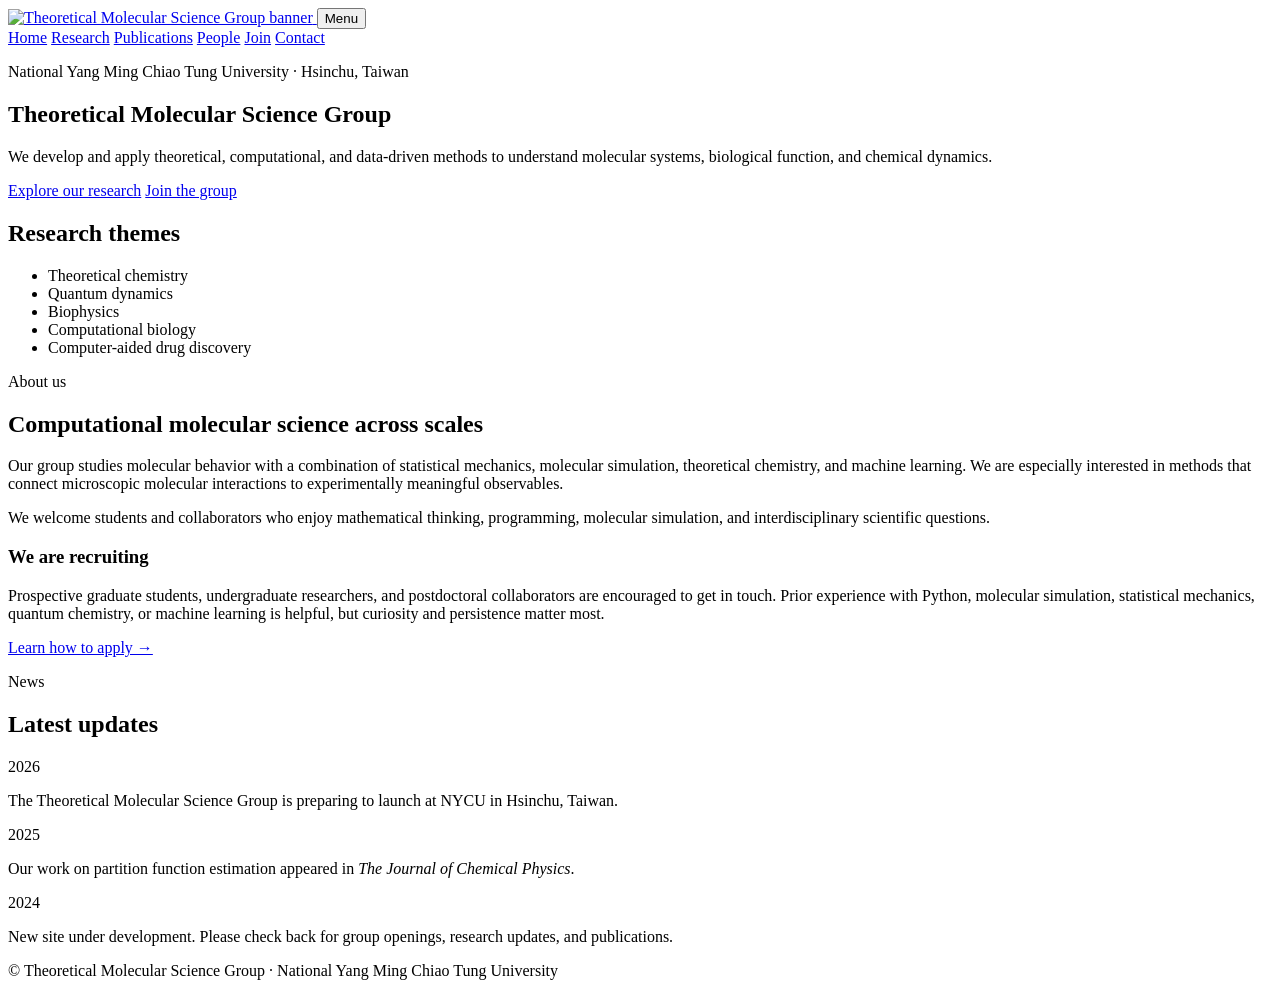
==== index.html @ 0ef14c0e "upload html files" ====
<!doctype html>
<html lang="en">
<head>
  <meta charset="utf-8">
  <meta name="viewport" content="width=device-width, initial-scale=1">
  <title>Theoretical Molecular Science Group | NYCU</title>
  <meta name="description" content="Theoretical Molecular Science Group at National Yang Ming Chiao Tung University, led by Ying-Chih Chiang.">
  <link rel="stylesheet" href="assets/styles.css">
  <link rel="icon" href="assets/favicon.svg" type="image/svg+xml">
</head>
<body>
  <header class="site-header">
    <a class="brand" href="index.html" aria-label="Theoretical Molecular Science Group home">
      <img src="assets/banner.svg" alt="Theoretical Molecular Science Group banner">
    </a>
    <button class="nav-toggle" aria-expanded="false" aria-controls="main-nav">Menu</button>
    <nav id="main-nav" class="main-nav" aria-label="Main navigation">
      <a class="active" href="index.html">Home</a>
      <a href="research.html">Research</a>
      <a href="publications.html">Publications</a>
      <a href="people.html">People</a>
      <a href="join.html">Join</a>
      <a href="contact.html">Contact</a>
    </nav>
  </header>

  <main>
    <section class="hero">
      <div>
        <p class="eyebrow">National Yang Ming Chiao Tung University · Hsinchu, Taiwan</p>
        <h1>Theoretical Molecular Science Group</h1>
        <p class="lead">We develop and apply theoretical, computational, and data-driven methods to understand molecular systems, biological function, and chemical dynamics.</p>
        <div class="hero-actions">
          <a class="button" href="research.html">Explore our research</a>
          <a class="button secondary" href="join.html">Join the group</a>
        </div>
      </div>
      <aside class="hero-card" aria-label="Group focus">
        <h2>Research themes</h2>
        <ul class="tag-list">
          <li>Theoretical chemistry</li>
          <li>Quantum dynamics</li>
          <li>Biophysics</li>
          <li>Computational biology</li>
          <li>Computer-aided drug discovery</li>
        </ul>
      </aside>
    </section>

    <section class="section grid-two">
      <div>
        <p class="eyebrow">About us</p>
        <h2>Computational molecular science across scales</h2>
        <p>Our group studies molecular behavior with a combination of statistical mechanics, molecular simulation, theoretical chemistry, and machine learning. We are especially interested in methods that connect microscopic molecular interactions to experimentally meaningful observables.</p>
        <p>We welcome students and collaborators who enjoy mathematical thinking, programming, molecular simulation, and interdisciplinary scientific questions.</p>
      </div>
      <div class="notice-card">
        <h3>We are recruiting</h3>
        <p>Prospective graduate students, undergraduate researchers, and postdoctoral collaborators are encouraged to get in touch. Prior experience with Python, molecular simulation, statistical mechanics, quantum chemistry, or machine learning is helpful, but curiosity and persistence matter most.</p>
        <a href="join.html">Learn how to apply →</a>
      </div>
    </section>

    <section class="section">
      <div class="section-heading">
        <p class="eyebrow">News</p>
        <h2>Latest updates</h2>
      </div>
      <div class="news-list">
        <article>
          <time datetime="2026-08">2026</time>
          <p>The Theoretical Molecular Science Group is preparing to launch at NYCU in Hsinchu, Taiwan.</p>
        </article>
        <article>
          <time datetime="2025">2025</time>
          <p>Our work on partition function estimation appeared in <em>The Journal of Chemical Physics</em>.</p>
        </article>
        <article>
          <time datetime="2024">2024</time>
          <p>New site under development. Please check back for group openings, research updates, and publications.</p>
        </article>
      </div>
    </section>
  </main>

  <footer class="site-footer">
    <p>© <span id="year"></span> Theoretical Molecular Science Group · National Yang Ming Chiao Tung University</p>
  </footer>
  <script src="assets/main.js"></script>
</body>
</html>
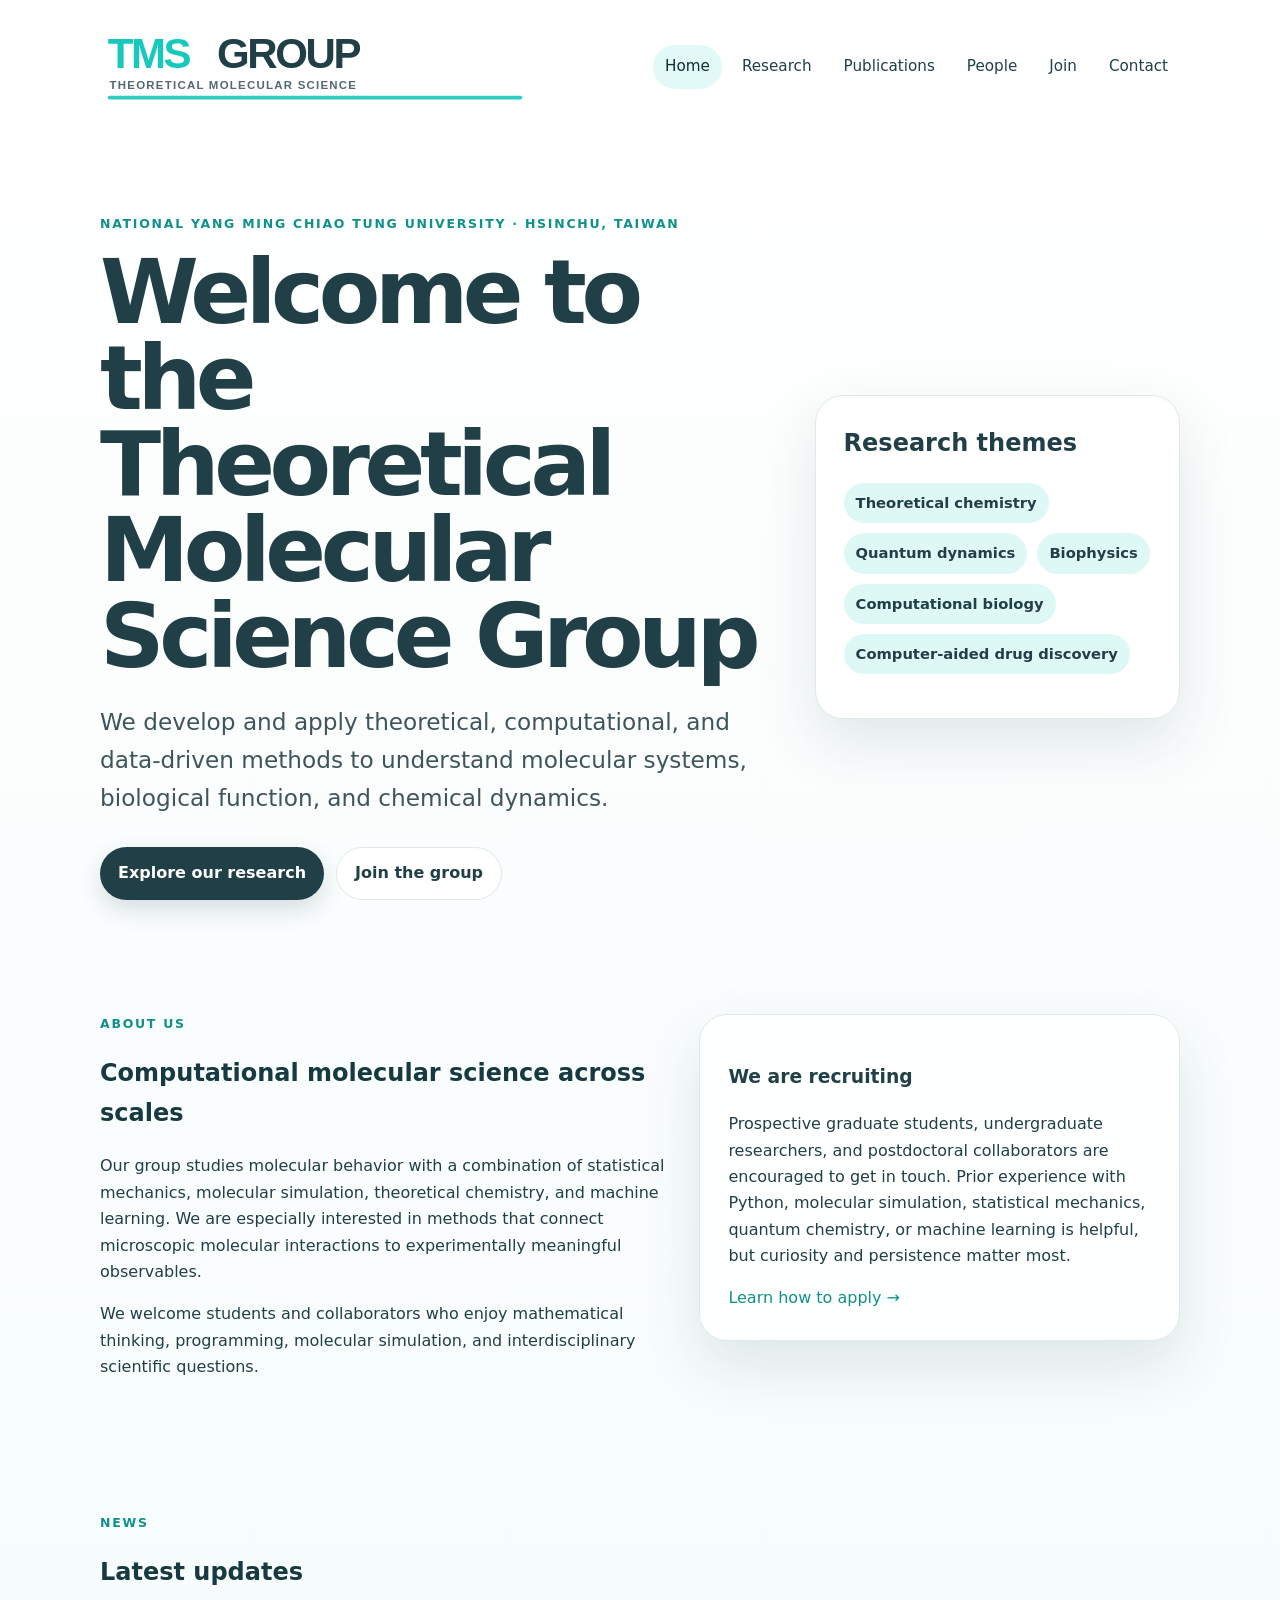
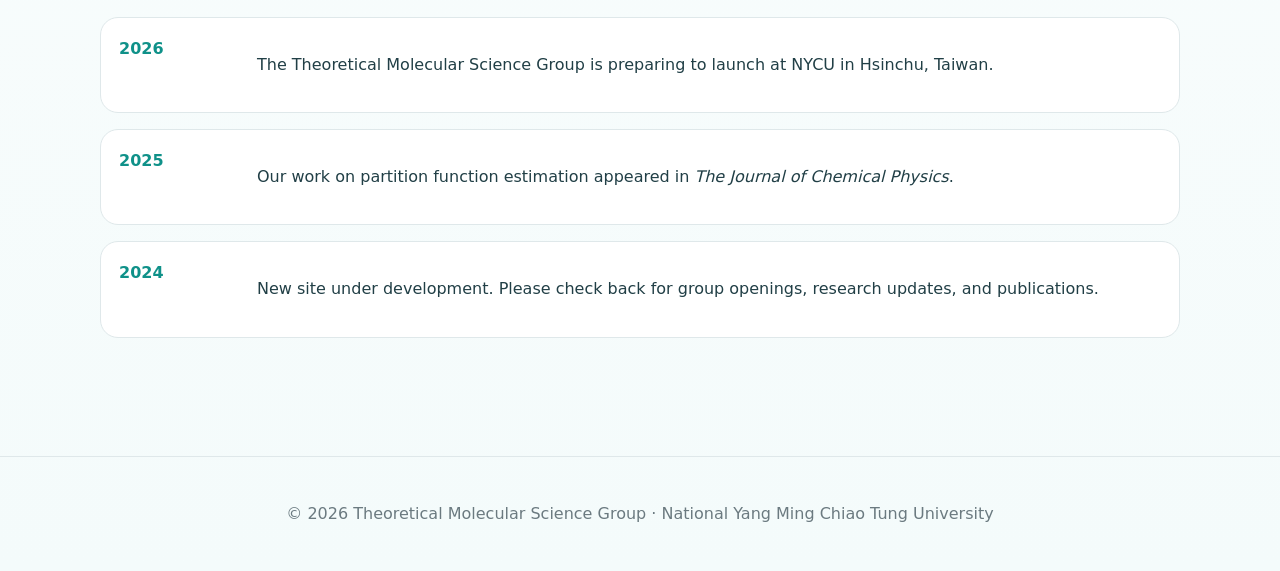
==== commit 18a50948: "update index" ====
--- a/index.html
+++ b/index.html
@@ -28,7 +28,7 @@
     <section class="hero">
       <div>
         <p class="eyebrow">National Yang Ming Chiao Tung University · Hsinchu, Taiwan</p>
-        <h1>Theoretical Molecular Science Group</h1>
+        <h1>Welcome to the Theoretical Molecular Science Group</h1>
         <p class="lead">We develop and apply theoretical, computational, and data-driven methods to understand molecular systems, biological function, and chemical dynamics.</p>
         <div class="hero-actions">
           <a class="button" href="research.html">Explore our research</a>
--- a/assets/styles.css
+++ b/assets/styles.css
@@ -0,0 +1,121 @@
+:root {
+  --teal: #17c9bd;
+  --teal-dark: #0f9189;
+  --ink: #213f46;
+  --muted: #6b7a80;
+  --line: #dfe8ea;
+  --paper: #ffffff;
+  --soft: #f4fbfb;
+  --max: 1120px;
+  --shadow: 0 24px 60px rgba(33, 63, 70, 0.12);
+}
+
+* { box-sizing: border-box; }
+body {
+  margin: 0;
+  font-family: Inter, ui-sans-serif, system-ui, -apple-system, BlinkMacSystemFont, "Segoe UI", sans-serif;
+  color: var(--ink);
+  background: linear-gradient(180deg, #fff 0%, var(--soft) 100%);
+  line-height: 1.65;
+}
+a { color: var(--teal-dark); text-decoration: none; }
+a:hover { text-decoration: underline; }
+
+.site-header {
+  max-width: var(--max);
+  margin: 0 auto;
+  padding: 24px 20px 14px;
+  display: flex;
+  align-items: center;
+  justify-content: space-between;
+  gap: 24px;
+}
+.brand img { display: block; width: min(430px, 58vw); height: auto; }
+.main-nav { display: flex; gap: 8px; align-items: center; flex-wrap: wrap; justify-content: flex-end; }
+.main-nav a {
+  padding: 9px 12px;
+  border-radius: 999px;
+  color: var(--ink);
+  font-size: 0.95rem;
+}
+.main-nav a:hover, .main-nav a.active { background: rgba(23, 201, 189, 0.12); text-decoration: none; color: #102f35; }
+.nav-toggle { display: none; border: 1px solid var(--line); background: var(--paper); border-radius: 999px; padding: 8px 14px; color: var(--ink); }
+
+main { max-width: var(--max); margin: 0 auto; padding: 20px; }
+.hero {
+  min-height: 520px;
+  display: grid;
+  grid-template-columns: minmax(0, 1.3fr) minmax(280px, 0.7fr);
+  gap: 36px;
+  align-items: center;
+  padding: 70px 0 56px;
+}
+.hero h1, .page-title h1 { font-size: clamp(2.6rem, 7vw, 5.7rem); line-height: 0.96; letter-spacing: -0.06em; margin: 0 0 24px; }
+.lead { font-size: clamp(1.15rem, 2vw, 1.45rem); color: #40555b; max-width: 760px; }
+.eyebrow { margin: 0 0 14px; text-transform: uppercase; letter-spacing: 0.14em; color: var(--teal-dark); font-size: 0.78rem; font-weight: 800; }
+.hero-actions { display: flex; gap: 12px; flex-wrap: wrap; margin-top: 30px; }
+.button {
+  display: inline-flex;
+  align-items: center;
+  justify-content: center;
+  border-radius: 999px;
+  padding: 12px 18px;
+  font-weight: 800;
+  background: var(--ink);
+  color: white;
+  box-shadow: 0 10px 24px rgba(33, 63, 70, 0.16);
+}
+.button:hover { text-decoration: none; transform: translateY(-1px); }
+.button.secondary { background: white; color: var(--ink); border: 1px solid var(--line); box-shadow: none; }
+.hero-card, .notice-card, .card, .contact-card, .person-card {
+  background: rgba(255,255,255,0.88);
+  border: 1px solid var(--line);
+  border-radius: 28px;
+  padding: 28px;
+  box-shadow: var(--shadow);
+}
+.hero-card h2 { margin-top: 0; }
+.tag-list { list-style: none; padding: 0; display: flex; flex-wrap: wrap; gap: 10px; }
+.tag-list li { background: rgba(23, 201, 189, 0.14); padding: 8px 12px; border-radius: 999px; font-weight: 700; font-size: 0.92rem; }
+
+.section, .page-title { padding: 58px 0; }
+.grid-two { display: grid; grid-template-columns: 1fr 0.85fr; gap: 34px; align-items: start; }
+.section h2, .page-title h1 { color: #173940; }
+.section-heading { margin-bottom: 24px; }
+.section-heading.compact { padding-top: 34px; }
+.news-list { display: grid; gap: 16px; }
+.news-list article { display: grid; grid-template-columns: 120px 1fr; gap: 18px; background: white; border: 1px solid var(--line); border-radius: 18px; padding: 18px; }
+.news-list time { font-weight: 900; color: var(--teal-dark); }
+.card-grid { display: grid; grid-template-columns: repeat(3, minmax(0, 1fr)); gap: 18px; padding: 20px 0 58px; }
+.research-grid { grid-template-columns: repeat(2, minmax(0, 1fr)); }
+.card { box-shadow: none; transition: transform 0.2s ease, box-shadow 0.2s ease; }
+.card:hover { transform: translateY(-3px); box-shadow: var(--shadow); }
+.card-number { color: var(--teal); font-weight: 900; letter-spacing: -0.04em; font-size: 2rem; }
+.card h2 { line-height: 1.15; }
+.filter-bar { display: flex; flex-direction: column; gap: 8px; margin-bottom: 22px; }
+.filter-bar label { font-weight: 800; }
+.filter-bar input { width: 100%; border: 1px solid var(--line); border-radius: 16px; padding: 14px 16px; font: inherit; }
+.publication-list { background: white; border: 1px solid var(--line); border-radius: 24px; padding: 20px 26px 20px 50px; }
+.publication-list li { padding: 14px 0; border-bottom: 1px solid var(--line); }
+.publication-list li:last-child { border-bottom: 0; }
+.people-list, .contact-layout { padding: 20px 0 58px; }
+.principal-investigator { display: grid; grid-template-columns: 120px 1fr; gap: 26px; align-items: start; }
+.avatar { width: 92px; height: 92px; border-radius: 50%; display: grid; place-items: center; background: rgba(23, 201, 189, 0.16); color: var(--teal-dark); font-weight: 900; font-size: 2rem; }
+.initials { background: var(--ink); color: white; }
+.placeholder-grid { display: grid; grid-template-columns: repeat(3, minmax(0, 1fr)); gap: 18px; }
+.placeholder { box-shadow: none; }
+.contact-layout { display: grid; grid-template-columns: 1fr 1fr; gap: 18px; }
+.contact-card.muted { background: #f7fbfb; box-shadow: none; }
+.site-footer { border-top: 1px solid var(--line); margin-top: 40px; padding: 28px 20px; text-align: center; color: var(--muted); }
+
+@media (max-width: 840px) {
+  .site-header { align-items: flex-start; }
+  .nav-toggle { display: inline-flex; }
+  .main-nav { display: none; width: 100%; flex-direction: column; align-items: stretch; }
+  .main-nav.open { display: flex; }
+  .site-header { flex-wrap: wrap; }
+  .hero, .grid-two, .contact-layout, .principal-investigator { grid-template-columns: 1fr; }
+  .card-grid, .research-grid, .placeholder-grid { grid-template-columns: 1fr; }
+  .news-list article { grid-template-columns: 1fr; }
+  .hero { padding-top: 34px; }
+}
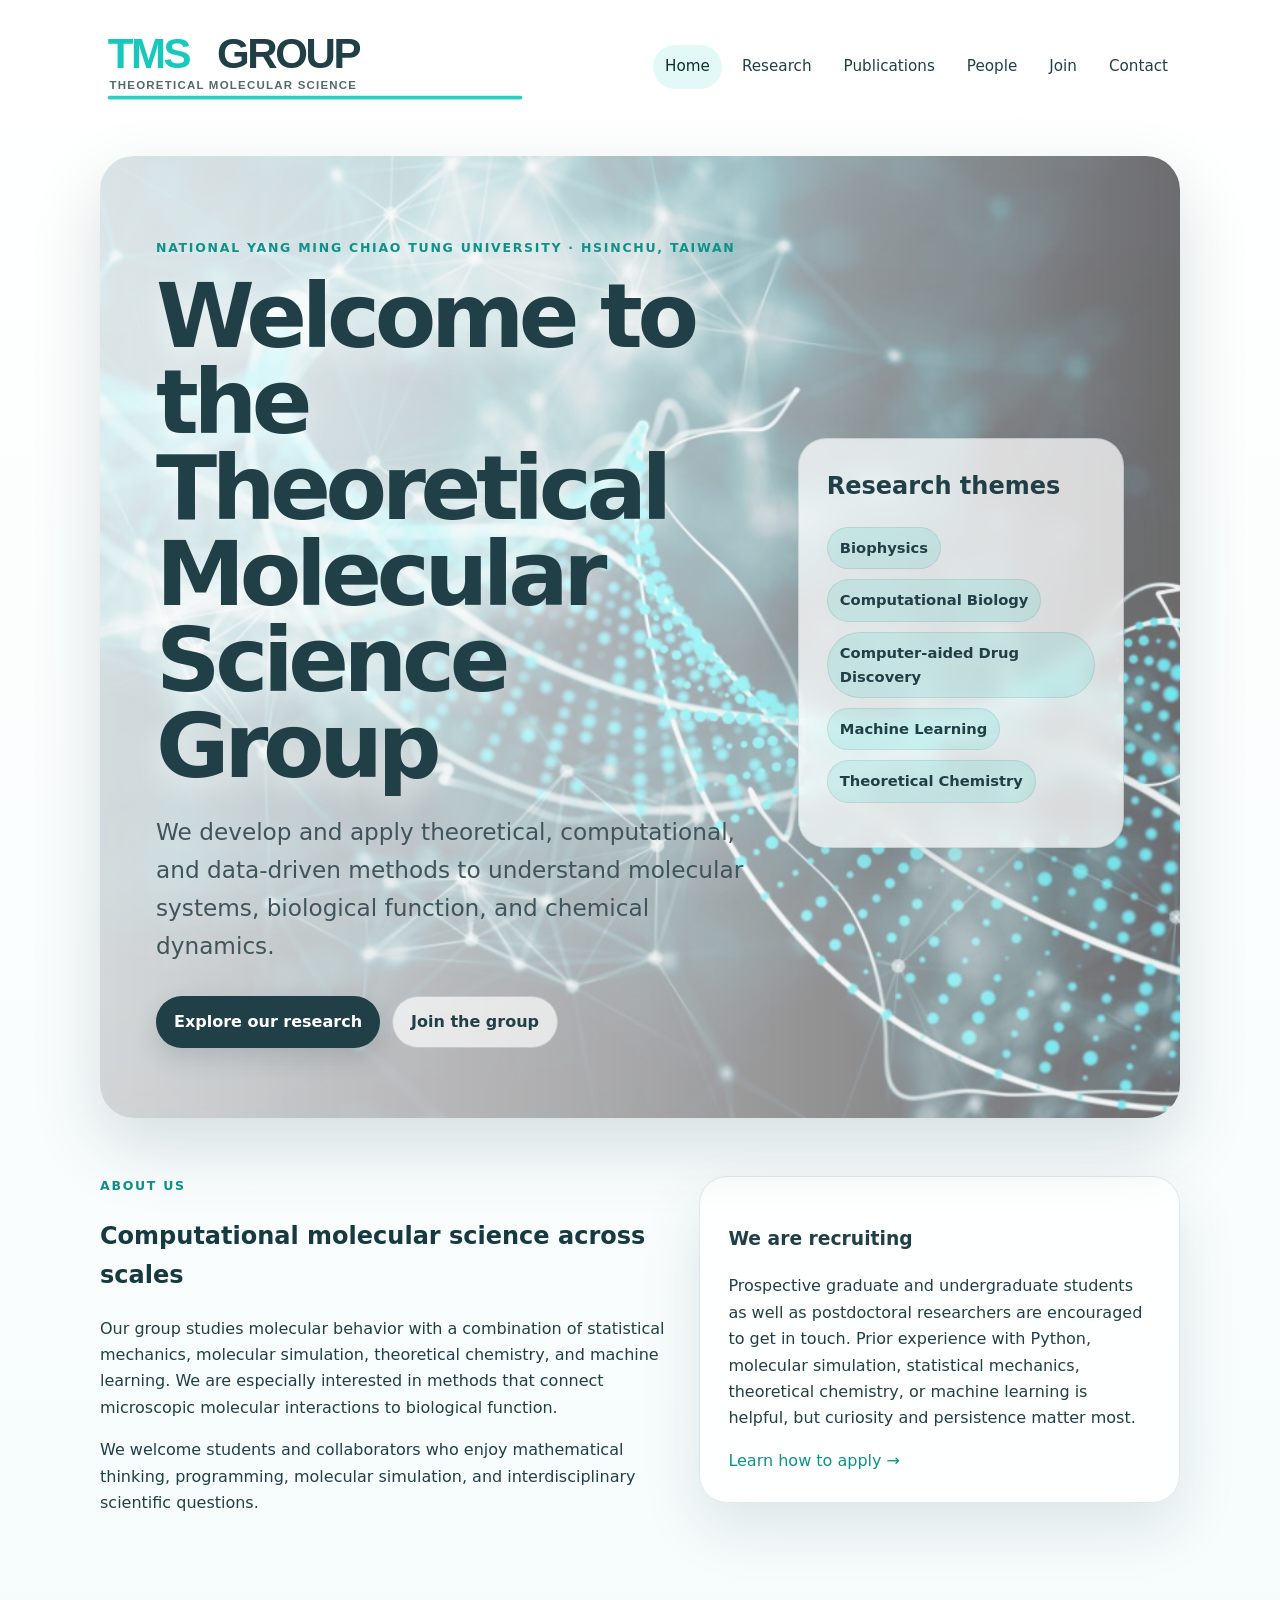
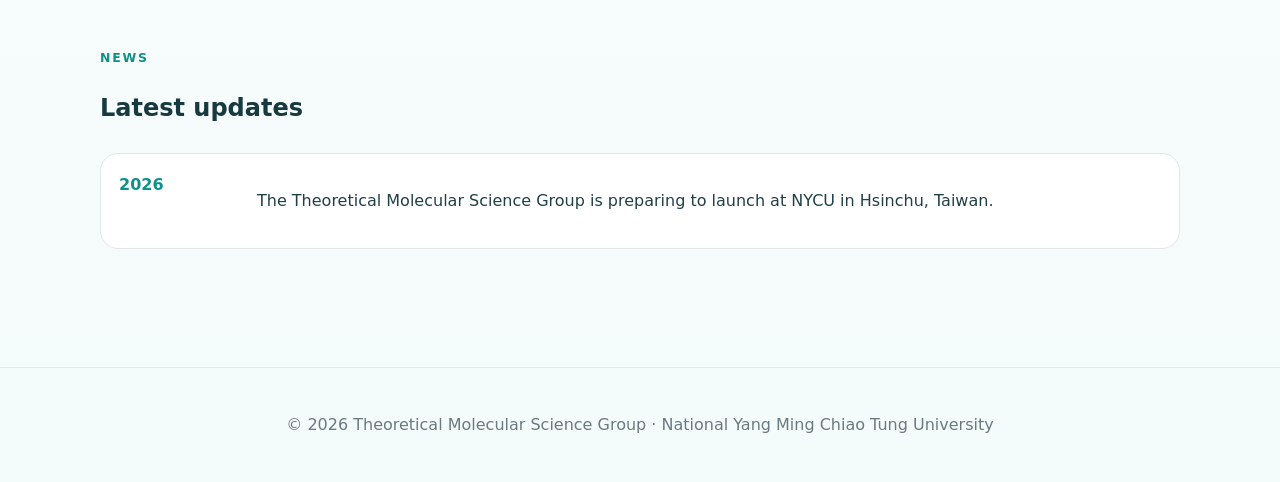
==== commit d8b85ac9: "general cleanup, fix minor inconsistencies" ====
--- a/index.html
+++ b/index.html
@@ -38,11 +38,11 @@
       <aside class="hero-card" aria-label="Group focus">
         <h2>Research themes</h2>
         <ul class="tag-list">
-          <li>Theoretical chemistry</li>
-          <li>Quantum dynamics</li>
           <li>Biophysics</li>
-          <li>Computational biology</li>
-          <li>Computer-aided drug discovery</li>
+          <li>Computational Biology</li>
+          <li>Computer-aided Drug Discovery</li>
+	  <li>Machine Learning</li>
+          <li>Theoretical Chemistry</li>
         </ul>
       </aside>
     </section>
@@ -51,12 +51,12 @@
       <div>
         <p class="eyebrow">About us</p>
         <h2>Computational molecular science across scales</h2>
-        <p>Our group studies molecular behavior with a combination of statistical mechanics, molecular simulation, theoretical chemistry, and machine learning. We are especially interested in methods that connect microscopic molecular interactions to experimentally meaningful observables.</p>
+        <p>Our group studies molecular behavior with a combination of statistical mechanics, molecular simulation, theoretical chemistry, and machine learning. We are especially interested in methods that connect microscopic molecular interactions to biological function.</p>
         <p>We welcome students and collaborators who enjoy mathematical thinking, programming, molecular simulation, and interdisciplinary scientific questions.</p>
       </div>
       <div class="notice-card">
         <h3>We are recruiting</h3>
-        <p>Prospective graduate students, undergraduate researchers, and postdoctoral collaborators are encouraged to get in touch. Prior experience with Python, molecular simulation, statistical mechanics, quantum chemistry, or machine learning is helpful, but curiosity and persistence matter most.</p>
+        <p>Prospective graduate and undergraduate students as well as postdoctoral researchers are encouraged to get in touch. Prior experience with Python, molecular simulation, statistical mechanics, theoretical chemistry, or machine learning is helpful, but curiosity and persistence matter most.</p>
         <a href="join.html">Learn how to apply →</a>
       </div>
     </section>
@@ -71,14 +71,6 @@
           <time datetime="2026-08">2026</time>
           <p>The Theoretical Molecular Science Group is preparing to launch at NYCU in Hsinchu, Taiwan.</p>
         </article>
-        <article>
-          <time datetime="2025">2025</time>
-          <p>Our work on partition function estimation appeared in <em>The Journal of Chemical Physics</em>.</p>
-        </article>
-        <article>
-          <time datetime="2024">2024</time>
-          <p>New site under development. Please check back for group openings, research updates, and publications.</p>
-        </article>
       </div>
     </section>
   </main>
--- a/assets/styles.css
+++ b/assets/styles.css
@@ -43,17 +43,39 @@
 
 main { max-width: var(--max); margin: 0 auto; padding: 20px; }
 .hero {
-  min-height: 520px;
+  position: relative;
+  overflow: hidden;
+  min-height: 560px;
   display: grid;
   grid-template-columns: minmax(0, 1.3fr) minmax(280px, 0.7fr);
   gap: 36px;
   align-items: center;
-  padding: 70px 0 56px;
+  margin-top: 12px;
+  padding: 82px 56px 70px;
+  border-radius: 34px;
+  background:
+    linear-gradient(90deg, rgba(255, 255, 255, 0.82) 0%, rgba(255, 255, 255, 0.66) 48%, rgba(255, 255, 255, 0.42) 100%),
+    url("back.jpg") center / cover no-repeat;
+  color: var(--ink);
+  box-shadow: 0 28px 70px rgba(33, 63, 70, 0.16);
 }
+.hero::after {
+  content: "";
+  position: absolute;
+  inset: 0;
+  pointer-events: none;
+  background: radial-gradient(circle at 18% 18%, rgba(255, 255, 255, 0.34), transparent 34%);
+}
+.hero > * { position: relative; z-index: 1; }
 .hero h1, .page-title h1 { font-size: clamp(2.6rem, 7vw, 5.7rem); line-height: 0.96; letter-spacing: -0.06em; margin: 0 0 24px; }
+.hero h1 { max-width: 900px; text-shadow: 0 10px 28px rgba(255,255,255,0.55); }
 .lead { font-size: clamp(1.15rem, 2vw, 1.45rem); color: #40555b; max-width: 760px; }
+.hero .lead { color: #40555b; text-shadow: 0 8px 24px rgba(255,255,255,0.55); }
 .eyebrow { margin: 0 0 14px; text-transform: uppercase; letter-spacing: 0.14em; color: var(--teal-dark); font-size: 0.78rem; font-weight: 800; }
+.hero .eyebrow { color: var(--teal-dark); }
 .hero-actions { display: flex; gap: 12px; flex-wrap: wrap; margin-top: 30px; }
+.hero .button { background: var(--ink); color: white; }
+.hero .button.secondary { background: rgba(255,255,255,0.68); color: var(--ink); border-color: rgba(33,63,70,0.18); backdrop-filter: blur(6px); }
 .button {
   display: inline-flex;
   align-items: center;
@@ -74,9 +96,11 @@
   padding: 28px;
   box-shadow: var(--shadow);
 }
-.hero-card h2 { margin-top: 0; }
+.hero-card { background: rgba(255,255,255,0.72); border-color: rgba(33,63,70,0.14); color: var(--ink); backdrop-filter: blur(10px); }
+.hero-card h2 { margin-top: 0; color: var(--ink); }
 .tag-list { list-style: none; padding: 0; display: flex; flex-wrap: wrap; gap: 10px; }
 .tag-list li { background: rgba(23, 201, 189, 0.14); padding: 8px 12px; border-radius: 999px; font-weight: 700; font-size: 0.92rem; }
+.hero .tag-list li { background: rgba(23, 201, 189, 0.14); color: var(--ink); border: 1px solid rgba(33,63,70,0.10); }
 
 .section, .page-title { padding: 58px 0; }
 .grid-two { display: grid; grid-template-columns: 1fr 0.85fr; gap: 34px; align-items: start; }
@@ -108,6 +132,25 @@
 .contact-card.muted { background: #f7fbfb; box-shadow: none; }
 .site-footer { border-top: 1px solid var(--line); margin-top: 40px; padding: 28px 20px; text-align: center; color: var(--muted); }
 
+
+.research-card-image {
+  display: block;
+  width: 100%;
+  height: 220px;
+  object-fit: contain;
+  object-position: center;
+  margin: 18px 0 18px;
+  border-radius: 18px;
+  background: #fff;
+  border: 1px solid var(--line);
+}
+
+@media (max-width: 840px) {
+  .research-card-image {
+    height: 190px;
+  }
+}
+
 @media (max-width: 840px) {
   .site-header { align-items: flex-start; }
   .nav-toggle { display: inline-flex; }
@@ -117,5 +160,5 @@
   .hero, .grid-two, .contact-layout, .principal-investigator { grid-template-columns: 1fr; }
   .card-grid, .research-grid, .placeholder-grid { grid-template-columns: 1fr; }
   .news-list article { grid-template-columns: 1fr; }
-  .hero { padding-top: 34px; }
+  .hero { padding: 48px 24px; border-radius: 24px; }
 }
